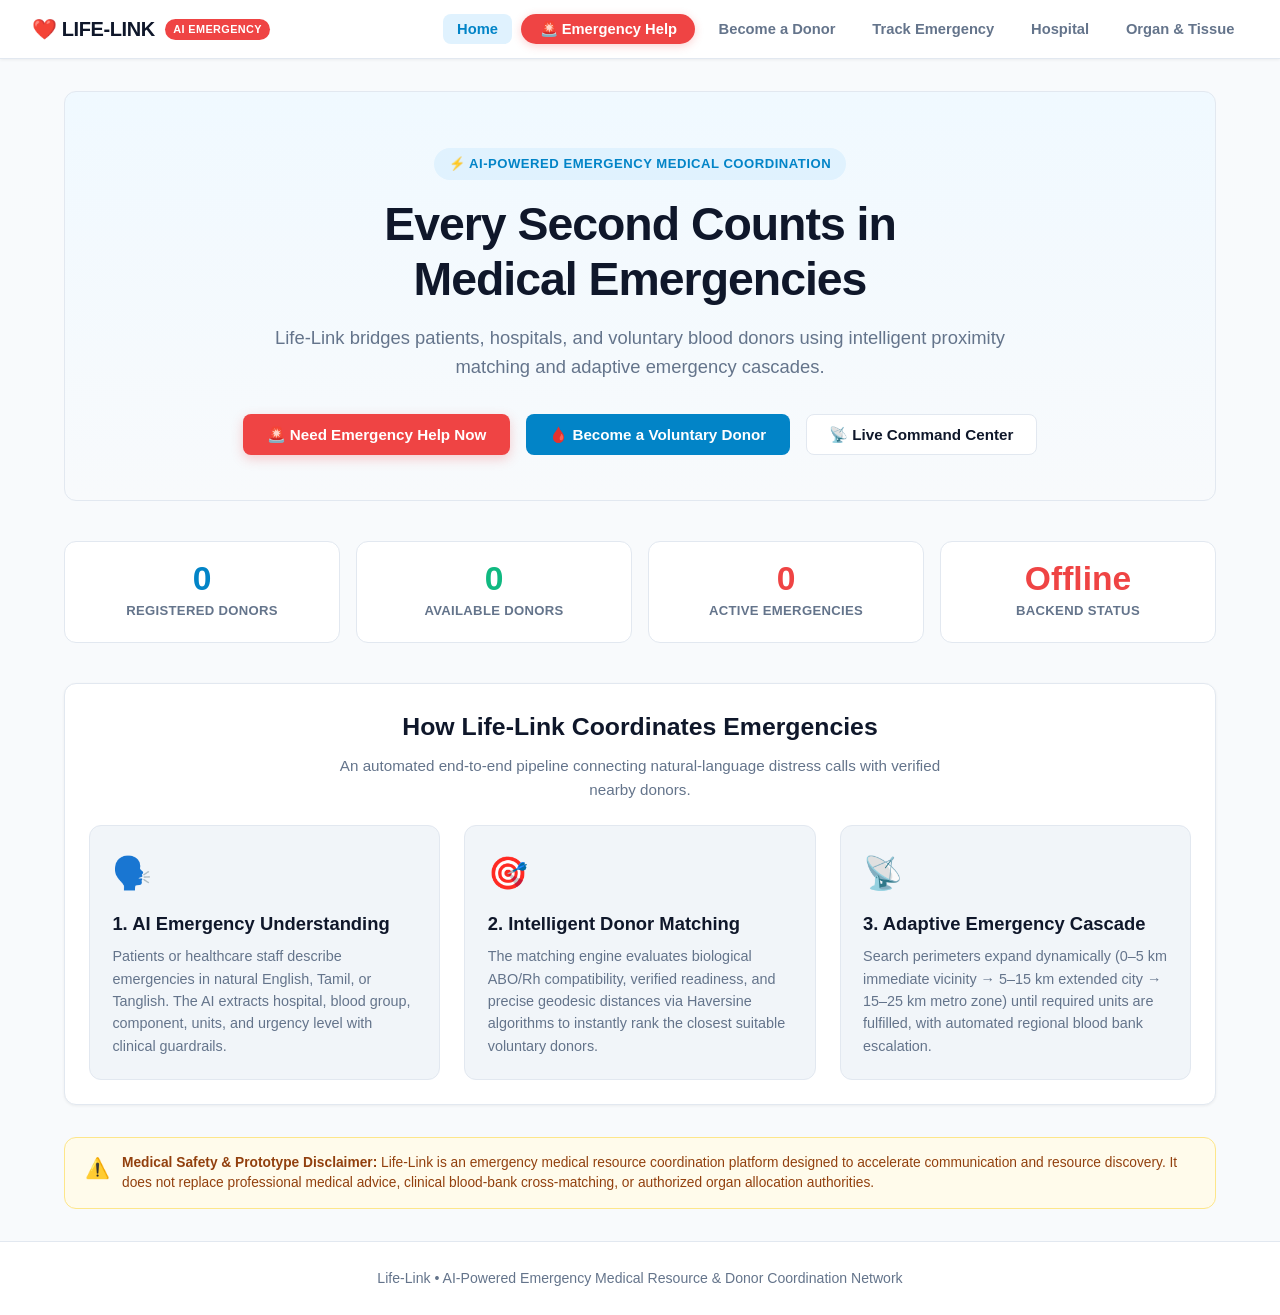
==== frontend/index.html @ cb0f585a "Initial commit: Life-Link project ready for Render deployment" ====
<!DOCTYPE html>
<html lang="en">
<head>
  <meta charset="UTF-8">
  <meta name="viewport" content="width=device-width, initial-scale=1.0">
  <title>LIFE-LINK | AI-Powered Emergency Medical Resource & Donor Coordination Network</title>
  <link rel="stylesheet" href="css/style.css">
</head>
<body>

  <!-- Navigation Bar -->
  <nav class="navbar">
    <a href="index.html" class="nav-brand">
      <span>❤️ LIFE-LINK</span>
      <span class="brand-badge">AI EMERGENCY</span>
    </a>
    <ul class="nav-links">
      <li><a href="index.html" class="nav-link active">Home</a></li>
      <li><a href="emergency.html" class="nav-link nav-btn-emergency">🚨 Emergency Help</a></li>
      <li><a href="donor.html" class="nav-link">Become a Donor</a></li>
      <li><a href="tracker.html" class="nav-link">Track Emergency</a></li>
      <li><a href="hospital.html" class="nav-link">Hospital</a></li>
      <li><a href="organ.html" class="nav-link">Organ & Tissue</a></li>
    </ul>
  </nav>

  <!-- Main Container -->
  <main class="container">

    <!-- Hero Section -->
    <section class="hero">
      <span class="hero-tag">⚡ AI-Powered Emergency Medical Coordination</span>
      <h1 class="hero-title">Every Second Counts in<br>Medical Emergencies</h1>
      <p class="hero-desc">
        Life-Link bridges patients, hospitals, and voluntary blood donors using intelligent proximity matching and adaptive emergency cascades.
      </p>
      <div class="hero-actions">
        <a href="emergency.html" class="btn btn-emergency">🚨 Need Emergency Help Now</a>
        <a href="donor.html" class="btn btn-primary">🩸 Become a Voluntary Donor</a>
        <a href="tracker.html" class="btn btn-secondary">📡 Live Command Center</a>
      </div>
    </section>

    <!-- Real-time Stats Grid -->
    <section class="grid-4" style="margin-bottom: 2.5rem;">
      <div class="stat-card">
        <div class="stat-value" id="stat-total-donors">-</div>
        <div class="stat-label">Registered Donors</div>
      </div>
      <div class="stat-card">
        <div class="stat-value" id="stat-available-donors" style="color: var(--accent-green);">-</div>
        <div class="stat-label">Available Donors</div>
      </div>
      <div class="stat-card">
        <div class="stat-value" id="stat-active-emergencies" style="color: var(--accent-red);">-</div>
        <div class="stat-label">Active Emergencies</div>
      </div>
      <div class="stat-card">
        <div class="stat-value" id="stat-backend-status">Checking...</div>
        <div class="stat-label">Backend Status</div>
      </div>
    </section>

    <!-- How Life-Link Works: Informational Feature Cards -->
    <section class="card">
      <h2 style="font-size: 1.55rem; font-weight: 800; margin-bottom: 0.5rem; text-align: center;">How Life-Link Coordinates Emergencies</h2>
      <p style="color: var(--text-muted); font-size: 0.95rem; text-align: center; max-width: 650px; margin: 0 auto 1.5rem;">
        An automated end-to-end pipeline connecting natural-language distress calls with verified nearby donors.
      </p>
      
      <div class="grid-3" style="margin-top: 1rem;">
        <div class="feature-card">
          <span class="feature-card-icon">🗣️</span>
          <h3>1. AI Emergency Understanding</h3>
          <p>
            Patients or healthcare staff describe emergencies in natural English, Tamil, or Tanglish. The AI extracts hospital, blood group, component, units, and urgency level with clinical guardrails.
          </p>
        </div>

        <div class="feature-card">
          <span class="feature-card-icon">🎯</span>
          <h3>2. Intelligent Donor Matching</h3>
          <p>
            The matching engine evaluates biological ABO/Rh compatibility, verified readiness, and precise geodesic distances via Haversine algorithms to instantly rank the closest suitable voluntary donors.
          </p>
        </div>

        <div class="feature-card">
          <span class="feature-card-icon">📡</span>
          <h3>3. Adaptive Emergency Cascade</h3>
          <p>
            Search perimeters expand dynamically (0–5 km immediate vicinity &rarr; 5–15 km extended city &rarr; 15–25 km metro zone) until required units are fulfilled, with automated regional blood bank escalation.
          </p>
        </div>
      </div>
    </section>

    <!-- Medical Safety Disclaimer -->
    <div class="disclaimer-banner">
      <span style="font-size: 1.25rem;">⚠️</span>
      <div>
        <strong>Medical Safety & Prototype Disclaimer:</strong>
        Life-Link is an emergency medical resource coordination platform designed to accelerate communication and resource discovery. It does not replace professional medical advice, clinical blood-bank cross-matching, or authorized organ allocation authorities.
      </div>
    </div>

  </main>

  <!-- Footer -->
  <footer>
    <p>Life-Link • AI-Powered Emergency Medical Resource & Donor Coordination Network</p>
  </footer>

  <script src="js/app.js"></script>
  <script>
    async function loadStats() {
      const statusEl = document.getElementById("stat-backend-status");
      try {
        const health = await LifeLinkAPI.checkHealth();
        if (health && health.status === "online") {
          statusEl.innerText = "Online";
          statusEl.style.color = "var(--accent-green)";
        } else {
          statusEl.innerText = "Offline";
          statusEl.style.color = "var(--accent-red)";
        }

        const donors = await LifeLinkAPI.getDonors().catch(() => []);
        document.getElementById("stat-total-donors").innerText = donors.length;
        const available = donors.filter(d => d.availability === "AVAILABLE").length;
        document.getElementById("stat-available-donors").innerText = available;

        const requests = await LifeLinkAPI.getEmergencyRequests().catch(() => []);
        const active = requests.filter(r => r.status === "SEARCHING" || r.status === "PARTIALLY_FULFILLED" || r.status === "DONOR_ACCEPTED").length;
        document.getElementById("stat-active-emergencies").innerText = active;
      } catch (e) {
        console.warn("Stats load failed:", e);
        statusEl.innerText = "Offline";
        statusEl.style.color = "var(--accent-red)";
      }
    }

    document.addEventListener("DOMContentLoaded", loadStats);
  </script>
</body>
</html>
---- frontend/css/style.css ----
/* ==========================================================================
   LIFE-LINK: Medical Emergency Coordination Styling
   Phase 6: Complete Integrated Experience, Polished UI/UX & Responsive Layouts
   ========================================================================== */

:root {
  --primary: #0284c7;         /* Medical Sky Blue */
  --primary-hover: #0369a1;
  --primary-light: #e0f2fe;
  --secondary: #0d9488;       /* Clinical Teal */
  --accent-red: #ef4444;      /* Emergency Red */
  --accent-red-hover: #dc2626;
  --accent-red-light: #fee2e2;
  --accent-green: #10b981;    /* Success Green */
  --accent-green-hover: #059669;
  --accent-green-light: #d1fae5;
  --accent-amber: #f59e0b;    /* Warning Amber */
  --accent-amber-light: #fef3c7;
  
  --bg-main: #f8fafc;         /* Clean Soft Off-White */
  --bg-card: #ffffff;
  --bg-alt: #f1f5f9;
  
  --text-main: #0f172a;       /* Deep Slate */
  --text-muted: #64748b;
  --text-light: #94a3b8;
  
  --border-color: #e2e8f0;
  --border-radius: 12px;
  --border-radius-sm: 8px;
  --border-radius-pill: 9999px;
  
  --shadow-sm: 0 1px 3px 0 rgb(0 0 0 / 0.06);
  --shadow-md: 0 4px 6px -1px rgb(0 0 0 / 0.08), 0 2px 4px -2px rgb(0 0 0 / 0.06);
  --shadow-lg: 0 10px 20px -3px rgb(0 0 0 / 0.08), 0 4px 6px -4px rgb(0 0 0 / 0.04);
}

* {
  box-sizing: border-box;
  margin: 0;
  padding: 0;
  font-family: -apple-system, BlinkMacSystemFont, "Segoe UI", Roboto, -apple-system, sans-serif;
}

body {
  background-color: var(--bg-main);
  color: var(--text-main);
  line-height: 1.55;
  min-height: 100vh;
  display: flex;
  flex-direction: column;
  -webkit-font-smoothing: antialiased;
}

/* ==========================================================================
   GLOBAL NAVIGATION BAR
   ========================================================================== */
.navbar {
  background: var(--bg-card);
  border-bottom: 1px solid var(--border-color);
  padding: 0.85rem 2rem;
  display: flex;
  justify-content: space-between;
  align-items: center;
  position: sticky;
  top: 0;
  z-index: 100;
  box-shadow: var(--shadow-sm);
}

.nav-brand {
  display: flex;
  align-items: center;
  gap: 0.65rem;
  text-decoration: none;
  color: var(--text-main);
  font-size: 1.25rem;
  font-weight: 800;
  letter-spacing: -0.4px;
}

.brand-badge {
  background: var(--accent-red);
  color: white;
  font-size: 0.68rem;
  font-weight: 700;
  padding: 2px 8px;
  border-radius: var(--border-radius-pill);
  text-transform: uppercase;
  letter-spacing: 0.4px;
}

.nav-links {
  display: flex;
  gap: 0.6rem;
  list-style: none;
  align-items: center;
}

.nav-link {
  text-decoration: none;
  color: var(--text-muted);
  font-weight: 600;
  font-size: 0.92rem;
  padding: 0.45rem 0.85rem;
  border-radius: var(--border-radius-sm);
  transition: all 0.2s ease;
}

.nav-link:hover {
  color: var(--primary);
  background-color: var(--primary-light);
}

.nav-link.active {
  color: var(--primary);
  background-color: var(--primary-light);
  font-weight: 700;
}

.nav-btn-emergency {
  background: var(--accent-red) !important;
  color: white !important;
  font-weight: 700;
  border-radius: var(--border-radius-pill);
  padding: 0.45rem 1.15rem;
  box-shadow: 0 2px 8px rgba(239, 68, 68, 0.25);
}

.nav-btn-emergency:hover {
  background: var(--accent-red-hover) !important;
  box-shadow: 0 4px 12px rgba(239, 68, 68, 0.35);
}

/* ==========================================================================
   CONTAINER & LAYOUT
   ========================================================================== */
.container {
  max-width: 1200px;
  margin: 0 auto;
  padding: 2rem 1.5rem;
  flex: 1;
  width: 100%;
}

.page-header {
  margin-bottom: 2rem;
  text-align: center;
}

.page-title {
  font-size: 2.1rem;
  font-weight: 800;
  color: var(--text-main);
  margin-bottom: 0.4rem;
  letter-spacing: -0.5px;
}

.page-subtitle {
  color: var(--text-muted);
  font-size: 1.02rem;
  max-width: 680px;
  margin: 0 auto;
}

/* ==========================================================================
   CARDS & GRIDS
   ========================================================================== */
.card {
  background: var(--bg-card);
  border: 1px solid var(--border-color);
  border-radius: var(--border-radius);
  padding: 1.5rem;
  box-shadow: var(--shadow-sm);
  margin-bottom: 1.5rem;
  transition: box-shadow 0.2s ease;
}

.card:hover {
  box-shadow: var(--shadow-md);
}

.feature-card {
  background: var(--bg-alt);
  border: 1px solid var(--border-color);
  border-radius: var(--border-radius);
  padding: 1.4rem;
  display: flex;
  flex-direction: column;
  height: 100%;
}

.feature-card-icon {
  font-size: 2rem;
  margin-bottom: 0.75rem;
  display: inline-block;
}

.feature-card h3 {
  font-size: 1.15rem;
  font-weight: 700;
  margin-bottom: 0.4rem;
  color: var(--text-main);
}

.feature-card p {
  color: var(--text-muted);
  font-size: 0.9rem;
  line-height: 1.55;
  flex: 1;
}

.grid-2 {
  display: grid;
  grid-template-columns: repeat(auto-fit, minmax(320px, 1fr));
  gap: 1.5rem;
}

.grid-3 {
  display: grid;
  grid-template-columns: repeat(auto-fit, minmax(280px, 1fr));
  gap: 1.5rem;
}

.grid-4 {
  display: grid;
  grid-template-columns: repeat(auto-fit, minmax(210px, 1fr));
  gap: 1rem;
}

/* ==========================================================================
   HERO SECTION
   ========================================================================== */
.hero {
  text-align: center;
  padding: 3.5rem 1.5rem 2.8rem;
  background: linear-gradient(180deg, #f0f9ff 0%, var(--bg-main) 100%);
  border-radius: var(--border-radius);
  margin-bottom: 2.5rem;
  border: 1px solid var(--border-color);
}

.hero-tag {
  display: inline-block;
  background: var(--primary-light);
  color: var(--primary);
  font-weight: 700;
  font-size: 0.82rem;
  padding: 0.35rem 0.95rem;
  border-radius: var(--border-radius-pill);
  margin-bottom: 1.1rem;
  text-transform: uppercase;
  letter-spacing: 0.5px;
}

.hero-title {
  font-size: 2.9rem;
  font-weight: 900;
  line-height: 1.18;
  color: #0f172a;
  margin-bottom: 1rem;
  letter-spacing: -1px;
}

.hero-desc {
  font-size: 1.15rem;
  color: var(--text-muted);
  max-width: 740px;
  margin: 0 auto 2rem;
  line-height: 1.6;
}

.hero-actions {
  display: flex;
  gap: 1rem;
  justify-content: center;
  flex-wrap: wrap;
}

/* ==========================================================================
   BUTTONS & CONTROLS
   ========================================================================== */
.btn {
  display: inline-flex;
  align-items: center;
  justify-content: center;
  gap: 0.5rem;
  font-weight: 600;
  font-size: 0.95rem;
  padding: 0.65rem 1.4rem;
  border-radius: var(--border-radius-sm);
  border: 1px solid transparent;
  cursor: pointer;
  text-decoration: none;
  transition: all 0.2s ease;
  line-height: 1.25;
}

.btn-primary {
  background: var(--primary);
  color: white;
}
.btn-primary:hover {
  background: var(--primary-hover);
}

.btn-emergency {
  background: var(--accent-red);
  color: white;
  box-shadow: 0 4px 12px rgba(239, 68, 68, 0.25);
}
.btn-emergency:hover {
  background: var(--accent-red-hover);
}

.btn-secondary {
  background: white;
  color: var(--text-main);
  border-color: var(--border-color);
}
.btn-secondary:hover {
  background: var(--bg-alt);
  border-color: var(--text-light);
}

.btn-success {
  background: var(--accent-green);
  color: white;
}
.btn-success:hover {
  background: var(--accent-green-hover);
}

.btn-danger {
  background: var(--accent-red);
  color: white;
}

.btn-sm {
  padding: 0.35rem 0.85rem;
  font-size: 0.84rem;
  border-radius: 6px;
}

.btn:disabled {
  opacity: 0.6;
  cursor: not-allowed;
}

/* ==========================================================================
   BADGES & PILLS
   ========================================================================== */
.badge {
  display: inline-flex;
  align-items: center;
  padding: 0.22rem 0.65rem;
  border-radius: var(--border-radius-pill);
  font-size: 0.76rem;
  font-weight: 700;
  text-transform: uppercase;
  letter-spacing: 0.4px;
}

.badge-red {
  background: var(--accent-red-light);
  color: var(--accent-red);
}

.badge-green {
  background: var(--accent-green-light);
  color: #065f46;
}

.badge-blue {
  background: var(--primary-light);
  color: var(--primary);
}

.badge-amber {
  background: var(--accent-amber-light);
  color: #92400e;
}

/* ==========================================================================
   FORMS & INPUTS
   ========================================================================== */
.form-group {
  margin-bottom: 1.15rem;
}

.form-label {
  display: block;
  font-size: 0.86rem;
  font-weight: 600;
  color: var(--text-main);
  margin-bottom: 0.35rem;
}

.form-control, .form-input {
  width: 100%;
  padding: 0.65rem 0.85rem;
  border: 1px solid var(--border-color);
  border-radius: var(--border-radius-sm);
  font-size: 0.92rem;
  background: white;
  color: var(--text-main);
  outline: none;
  transition: border-color 0.2s, box-shadow 0.2s;
}

.form-control:focus, .form-input:focus {
  border-color: var(--primary);
  box-shadow: 0 0 0 3px rgba(2, 132, 199, 0.15);
}

textarea.form-control, textarea.form-input {
  resize: vertical;
  min-height: 90px;
}

/* ==========================================================================
   STATS CARDS
   ========================================================================== */
.stat-card {
  background: white;
  border: 1px solid var(--border-color);
  border-radius: var(--border-radius);
  padding: 1.25rem 1rem;
  text-align: center;
  transition: all 0.2s ease;
}

.stat-value {
  font-size: 2.1rem;
  font-weight: 800;
  color: var(--primary);
  line-height: 1;
  margin-bottom: 0.35rem;
}

.stat-label {
  font-size: 0.82rem;
  color: var(--text-muted);
  font-weight: 600;
  text-transform: uppercase;
  letter-spacing: 0.3px;
}

/* ==========================================================================
   PROGRESS STEPPER (Phase 6: 6-Step Visual Timeline)
   ========================================================================== */
.stepper {
  display: flex;
  justify-content: space-between;
  margin: 1.75rem 0 1.25rem;
  position: relative;
  gap: 0.25rem;
}

.stepper::before {
  content: "";
  position: absolute;
  top: 17px;
  left: 30px;
  right: 30px;
  height: 2px;
  background: var(--border-color);
  z-index: 1;
}

.step {
  display: flex;
  flex-direction: column;
  align-items: center;
  flex: 1;
  text-align: center;
  position: relative;
  z-index: 2;
}

.step-circle {
  width: 34px;
  height: 34px;
  border-radius: 50%;
  background: var(--bg-card);
  color: var(--text-muted);
  display: flex;
  align-items: center;
  justify-content: center;
  font-weight: 700;
  font-size: 0.85rem;
  margin-bottom: 0.5rem;
  border: 2px solid var(--border-color);
  transition: all 0.2s ease;
}

.step.active .step-circle {
  background: var(--primary);
  color: white;
  border-color: var(--primary);
  box-shadow: 0 0 0 4px var(--primary-light);
}

.step.completed .step-circle {
  background: var(--accent-green);
  color: white;
  border-color: var(--accent-green);
}

.step-label {
  font-size: 0.74rem;
  font-weight: 600;
  color: var(--text-muted);
  line-height: 1.2;
}

.step.active .step-label {
  color: var(--primary);
  font-weight: 700;
}

.step.completed .step-label {
  color: var(--text-main);
}

/* ==========================================================================
   CASCADE TIMELINE & CARDS
   ========================================================================== */
.timeline {
  display: flex;
  flex-direction: column;
  gap: 0.85rem;
  margin: 0.75rem 0;
}

.timeline-item {
  display: flex;
  gap: 1rem;
  padding: 0.9rem;
  border-radius: var(--border-radius-sm);
  border: 1px solid var(--border-color);
  background: white;
  align-items: center;
  transition: border-color 0.2s ease;
}

.timeline-item.active {
  border-color: var(--primary);
  background: #f0f9ff;
}

.timeline-round-num {
  font-size: 1rem;
  font-weight: 800;
  color: var(--primary);
  min-width: 75px;
}

/* ==========================================================================
   RADAR / APPROXIMATE ZONE MAP
   ========================================================================== */
.radar-box {
  width: 100%;
  max-width: 440px;
  height: 310px;
  margin: 0 auto;
  position: relative;
  background: #0f172a;
  border-radius: var(--border-radius);
  overflow: hidden;
  display: flex;
  align-items: center;
  justify-content: center;
  border: 1px solid #1e293b;
}

.radar-ring {
  position: absolute;
  border-radius: 50%;
  border: 1px dashed rgba(255, 255, 255, 0.2);
  display: flex;
  align-items: flex-start;
  justify-content: center;
  color: rgba(255, 255, 255, 0.45);
  font-size: 0.65rem;
  padding-top: 4px;
}

.ring-5km { width: 95px; height: 95px; border-color: rgba(14, 165, 233, 0.55); }
.ring-15km { width: 190px; height: 190px; border-color: rgba(245, 158, 11, 0.45); }
.ring-25km { width: 285px; height: 285px; border-color: rgba(239, 68, 68, 0.35); }

.radar-center {
  width: 12px;
  height: 12px;
  background: var(--accent-red);
  border-radius: 50%;
  z-index: 10;
  box-shadow: 0 0 10px var(--accent-red);
}

.radar-dot {
  position: absolute;
  width: 8px;
  height: 8px;
  background: #38bdf8;
  border-radius: 50%;
  z-index: 5;
  box-shadow: 0 0 8px #38bdf8;
  transition: all 0.3s;
}

/* ==========================================================================
   SAFETY DISCLAIMER BANNER
   ========================================================================== */
.disclaimer-banner {
  background: #fffbeb;
  border: 1px solid #fde68a;
  color: #92400e;
  padding: 0.9rem 1.25rem;
  border-radius: var(--border-radius);
  font-size: 0.86rem;
  margin-top: 2rem;
  display: flex;
  gap: 0.75rem;
  align-items: flex-start;
  line-height: 1.5;
}

/* ==========================================================================
   CONFIRMATION MODAL / CARD
   ========================================================================== */
.confirmation-card {
  background: #ecfdf5;
  border: 1px solid #a7f3d0;
  border-radius: var(--border-radius);
  padding: 1.5rem;
  margin-top: 1.5rem;
  text-align: center;
}

/* ==========================================================================
   FOOTER
   ========================================================================== */
footer {
  background: white;
  border-top: 1px solid var(--border-color);
  padding: 1.6rem 1rem;
  text-align: center;
  font-size: 0.88rem;
  color: var(--text-muted);
  margin-top: auto;
}

/* Prompt Chips */
.chips-container {
  display: flex;
  flex-wrap: wrap;
  gap: 0.5rem;
  margin: 0.6rem 0 1.2rem;
}

.chip {
  background: var(--bg-alt);
  border: 1px solid var(--border-color);
  padding: 0.4rem 0.85rem;
  border-radius: var(--border-radius-pill);
  font-size: 0.82rem;
  cursor: pointer;
  color: var(--text-main);
  transition: all 0.2s;
  user-select: none;
}

.chip:hover {
  background: var(--primary-light);
  border-color: var(--primary);
  color: var(--primary);
}

/* Responsive */
@media (max-width: 860px) {
  .navbar { flex-direction: column; gap: 0.8rem; padding: 1rem; }
  .nav-links { flex-wrap: wrap; justify-content: center; }
  .hero-title { font-size: 2.2rem; }
  .stepper { flex-wrap: wrap; gap: 1rem; }
  .stepper::before { display: none; }
  .radar-box { height: 260px; }
}
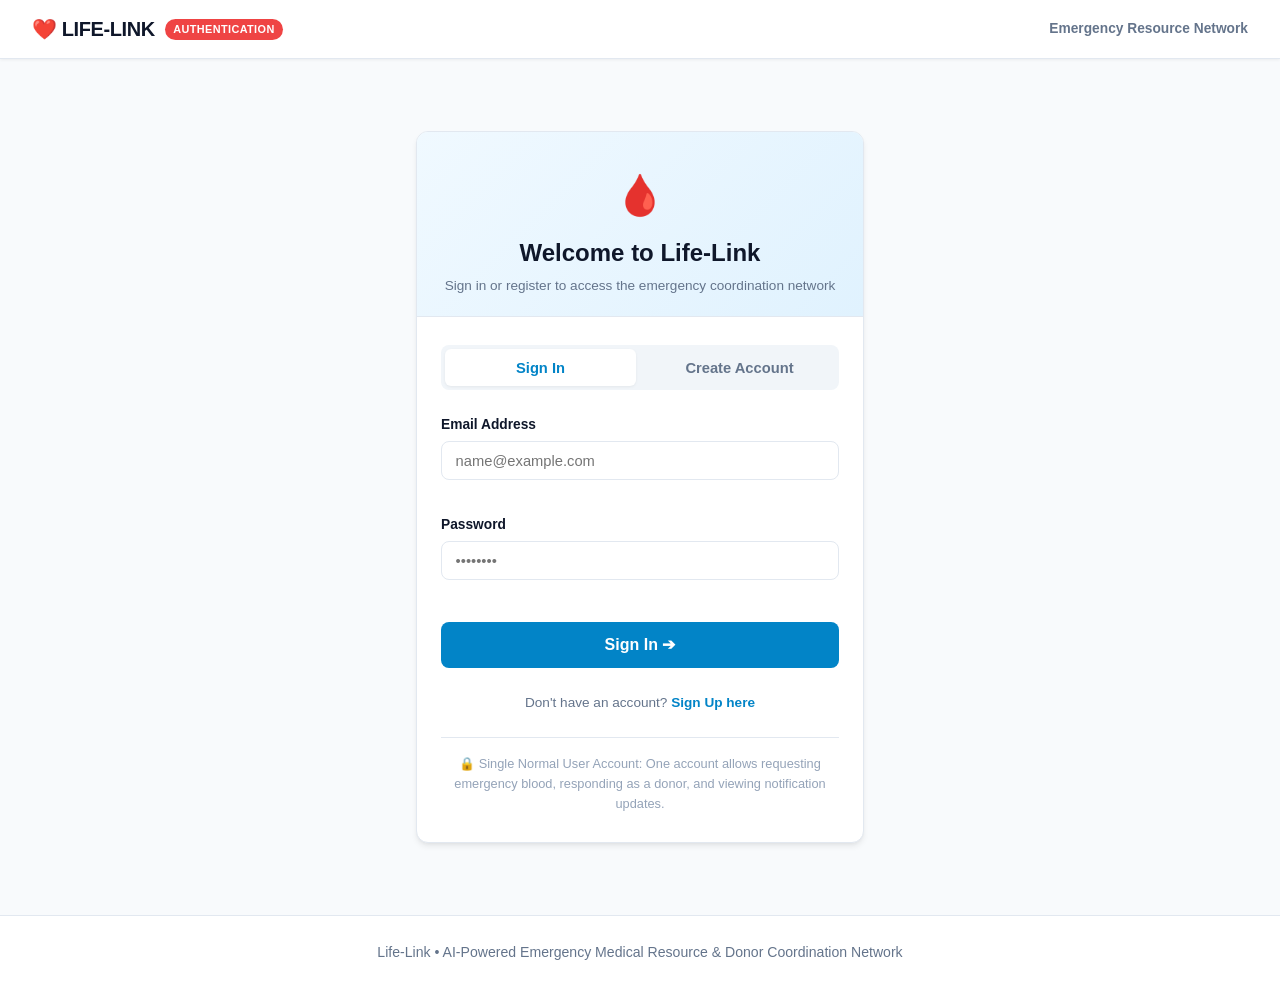
==== commit 9f380ef6: "Finalize clean authentication and database setup" ====
--- a/frontend/index.html
+++ b/frontend/index.html
@@ -16,12 +16,17 @@
     </a>
     <ul class="nav-links">
       <li><a href="index.html" class="nav-link active">Home</a></li>
-      <li><a href="emergency.html" class="nav-link nav-btn-emergency">🚨 Emergency Help</a></li>
-      <li><a href="donor.html" class="nav-link">Become a Donor</a></li>
-      <li><a href="tracker.html" class="nav-link">Track Emergency</a></li>
+      <li><a href="emergency.html" class="nav-link nav-btn-emergency">🚨 Emergency</a></li>
+      <li><a href="matching.html" class="nav-link">Matching</a></li>
+      <li><a href="cascade.html" class="nav-link">Cascade</a></li>
+      <li><a href="tracker.html" class="nav-link">Tracker</a></li>
+      <li><a href="donor.html" class="nav-link">Donor Center</a></li>
+      <li><a href="notifications.html" class="nav-link">Notifications</a></li>
+      <li><a href="account.html" class="nav-link">My Account</a></li>
       <li><a href="hospital.html" class="nav-link">Hospital</a></li>
       <li><a href="organ.html" class="nav-link">Organ & Tissue</a></li>
     </ul>
+    <div id="nav-user-container"></div>
   </nav>
 
   <!-- Main Container -->
@@ -29,15 +34,15 @@
 
     <!-- Hero Section -->
     <section class="hero">
-      <span class="hero-tag">⚡ AI-Powered Emergency Medical Coordination</span>
+      <span class="hero-tag">⚡ AI-Powered Emergency Medical Resource & Donor Coordination Network</span>
       <h1 class="hero-title">Every Second Counts in<br>Medical Emergencies</h1>
       <p class="hero-desc">
-        Life-Link bridges patients, hospitals, and voluntary blood donors using intelligent proximity matching and adaptive emergency cascades.
+        Life-Link unites patients, hospitals, and voluntary blood donors into one coordinated network using interactive multilingual AI understanding, intelligent biological proximity matching, and adaptive emergency cascades.
       </p>
       <div class="hero-actions">
-        <a href="emergency.html" class="btn btn-emergency">🚨 Need Emergency Help Now</a>
-        <a href="donor.html" class="btn btn-primary">🩸 Become a Voluntary Donor</a>
-        <a href="tracker.html" class="btn btn-secondary">📡 Live Command Center</a>
+        <a href="emergency.html" class="btn btn-emergency">🚨 Request Emergency Blood</a>
+        <a href="donor.html" class="btn btn-primary">🩸 Become Available to Help</a>
+        <a href="tracker.html" class="btn btn-secondary">📡 Track Emergency</a>
       </div>
     </section>
 
@@ -45,7 +50,7 @@
     <section class="grid-4" style="margin-bottom: 2.5rem;">
       <div class="stat-card">
         <div class="stat-value" id="stat-total-donors">-</div>
-        <div class="stat-label">Registered Donors</div>
+        <div class="stat-label">Registered Donors / Users</div>
       </div>
       <div class="stat-card">
         <div class="stat-value" id="stat-available-donors" style="color: var(--accent-green);">-</div>
@@ -61,36 +66,63 @@
       </div>
     </section>
 
-    <!-- How Life-Link Works: Informational Feature Cards -->
+    <!-- Concise Coordination Pipeline Explanation -->
+    <section class="card" style="margin-bottom: 2rem; background: linear-gradient(135deg, #f0f9ff 0%, #ffffff 100%); border-left: 4px solid var(--primary);">
+      <h2 style="font-size: 1.35rem; font-weight: 800; margin-bottom: 0.5rem; text-align: center;">Coordinated Emergency Lifecycle Flow</h2>
+      <p style="color: var(--text-muted); font-size: 0.92rem; text-align: center; margin-bottom: 1.5rem;">
+        The system guides every distress call through verified clinical coordination stages:
+      </p>
+
+      <div style="display: flex; justify-content: center; align-items: center; gap: 0.75rem; flex-wrap: wrap; text-align: center;">
+        <span class="badge badge-red" style="padding: 6px 12px; font-size: 0.85rem;">1. Request</span>
+        <span>&rarr;</span>
+        <span class="badge badge-blue" style="padding: 6px 12px; font-size: 0.85rem;">2. Understand</span>
+        <span>&rarr;</span>
+        <span class="badge badge-blue" style="padding: 6px 12px; font-size: 0.85rem;">3. Match</span>
+        <span>&rarr;</span>
+        <span class="badge badge-amber" style="padding: 6px 12px; font-size: 0.85rem;">4. Notify</span>
+        <span>&rarr;</span>
+        <span class="badge badge-green" style="padding: 6px 12px; font-size: 0.85rem;">5. Respond</span>
+        <span>&rarr;</span>
+        <span class="badge badge-blue" style="padding: 6px 12px; font-size: 0.85rem;">6. Coordinate</span>
+        <span>&rarr;</span>
+        <span class="badge badge-green" style="padding: 6px 12px; font-size: 0.85rem;">7. Donate</span>
+      </div>
+    </section>
+
+    <!-- Feature Pillars -->
     <section class="card">
-      <h2 style="font-size: 1.55rem; font-weight: 800; margin-bottom: 0.5rem; text-align: center;">How Life-Link Coordinates Emergencies</h2>
+      <h2 style="font-size: 1.55rem; font-weight: 800; margin-bottom: 0.5rem; text-align: center;">Life-Link Core Architecture</h2>
       <p style="color: var(--text-muted); font-size: 0.95rem; text-align: center; max-width: 650px; margin: 0 auto 1.5rem;">
-        An automated end-to-end pipeline connecting natural-language distress calls with verified nearby donors.
+        A privacy-safe platform connecting natural-language distress calls with verified nearby donors.
       </p>
       
       <div class="grid-3" style="margin-top: 1rem;">
         <div class="feature-card">
-          <span class="feature-card-icon">🗣️</span>
-          <h3>1. AI Emergency Understanding</h3>
+          <span class="feature-card-icon">🤖</span>
+          <h3>Interactive Multilingual AI Bot</h3>
           <p>
-            Patients or healthcare staff describe emergencies in natural English, Tamil, or Tanglish. The AI extracts hospital, blood group, component, units, and urgency level with clinical guardrails.
+            Supports English, Tamil, and Tanglish via text or browser voice input. Asks clarify missing blood group, units, or hospital details without inventing parameters. Provides an editable confirmation card before creation.
           </p>
+          <a href="emergency.html" class="btn btn-secondary btn-sm" style="margin-top: 0.8rem;">Open Emergency Bot &rarr;</a>
         </div>
 
         <div class="feature-card">
           <span class="feature-card-icon">🎯</span>
-          <h3>2. Intelligent Donor Matching</h3>
+          <h3>Intelligent Matching & Privacy</h3>
           <p>
-            The matching engine evaluates biological ABO/Rh compatibility, verified readiness, and precise geodesic distances via Haversine algorithms to instantly rank the closest suitable voluntary donors.
+            Evaluates biological ABO/Rh compatibility and geodesic distances using Haversine algorithm. Notifies all relevant compatible available donors while keeping exact residential addresses and phone numbers masked.
           </p>
+          <a href="matching.html" class="btn btn-secondary btn-sm" style="margin-top: 0.8rem;">View Matching Engine &rarr;</a>
         </div>
 
         <div class="feature-card">
           <span class="feature-card-icon">📡</span>
-          <h3>3. Adaptive Emergency Cascade</h3>
+          <h3>Adaptive Emergency Cascade</h3>
           <p>
-            Search perimeters expand dynamically (0–5 km immediate vicinity &rarr; 5–15 km extended city &rarr; 15–25 km metro zone) until required units are fulfilled, with automated regional blood bank escalation.
+            Progressively searches 0–5 km immediate radius, expanding to 5–15 km and 15–25 km metro zone until required units are met, with automated regional blood bank backup recommendation.
           </p>
+          <a href="cascade.html" class="btn btn-secondary btn-sm" style="margin-top: 0.8rem;">Inspect Cascade &rarr;</a>
         </div>
       </div>
     </section>
@@ -99,8 +131,8 @@
     <div class="disclaimer-banner">
       <span style="font-size: 1.25rem;">⚠️</span>
       <div>
-        <strong>Medical Safety & Prototype Disclaimer:</strong>
-        Life-Link is an emergency medical resource coordination platform designed to accelerate communication and resource discovery. It does not replace professional medical advice, clinical blood-bank cross-matching, or authorized organ allocation authorities.
+        <strong>Medical Safety & Clinical Disclaimer:</strong>
+        Life-Link is an emergency coordination and communication network. It does NOT make clinical guarantees or replace official blood-bank cross-matching, clinical screening, or hospital decisions. Software matching is strictly a preliminary compatibility filter. Final medical eligibility is determined by qualified medical/blood-bank personnel.
       </div>
     </div>
 
@@ -123,6 +155,7 @@
         } else {
           statusEl.innerText = "Offline";
           statusEl.style.color = "var(--accent-red)";
+          return;
         }
 
         const donors = await LifeLinkAPI.getDonors().catch(() => []);
@@ -131,7 +164,7 @@
         document.getElementById("stat-available-donors").innerText = available;
 
         const requests = await LifeLinkAPI.getEmergencyRequests().catch(() => []);
-        const active = requests.filter(r => r.status === "SEARCHING" || r.status === "PARTIALLY_FULFILLED" || r.status === "DONOR_ACCEPTED").length;
+        const active = requests.filter(r => ["SEARCHING", "COMPATIBLE_DONORS_FOUND", "DONOR_ACCEPTED", "HOSPITAL_CONFIRMED", "SCREENING_PENDING", "SCREENING_COMPLETED"].includes(r.status)).length;
         document.getElementById("stat-active-emergencies").innerText = active;
       } catch (e) {
         console.warn("Stats load failed:", e);
@@ -140,7 +173,12 @@
       }
     }
 
-    document.addEventListener("DOMContentLoaded", loadStats);
+    document.addEventListener("DOMContentLoaded", async () => {
+      const user = await LifeLinkAuth.requireAuth();
+      if (!user) return;
+      await LifeLinkAuth.initNavbarUser(document.getElementById("nav-user-container"));
+      await loadStats();
+    });
   </script>
 </body>
 </html>
--- a/frontend/css/style.css
+++ b/frontend/css/style.css
@@ -678,6 +678,227 @@
   color: var(--primary);
 }
 
+/* ==========================================================================
+   INTERACTIVE AI BOT & CHAT STYLES
+   ========================================================================== */
+.chat-container {
+  display: flex;
+  flex-direction: column;
+  height: 520px;
+  border: 1px solid var(--border-color);
+  border-radius: var(--border-radius);
+  background: #ffffff;
+  overflow: hidden;
+  box-shadow: var(--shadow-sm);
+}
+
+.chat-header {
+  padding: 0.9rem 1.25rem;
+  background: #f8fafc;
+  border-bottom: 1px solid var(--border-color);
+  display: flex;
+  justify-content: space-between;
+  align-items: center;
+}
+
+.chat-messages {
+  flex: 1;
+  overflow-y: auto;
+  padding: 1.25rem;
+  display: flex;
+  flex-direction: column;
+  gap: 1rem;
+  background: #fdfdfd;
+}
+
+.chat-bubble {
+  max-width: 82%;
+  padding: 0.85rem 1.15rem;
+  border-radius: 14px;
+  font-size: 0.92rem;
+  line-height: 1.5;
+  position: relative;
+  word-wrap: break-word;
+}
+
+.chat-bubble.bot {
+  align-self: flex-start;
+  background: #f1f5f9;
+  color: var(--text-main);
+  border: 1px solid #e2e8f0;
+  border-top-left-radius: 4px;
+}
+
+.chat-bubble.user {
+  align-self: flex-end;
+  background: var(--primary);
+  color: white;
+  border-top-right-radius: 4px;
+}
+
+.chat-bubble.system {
+  align-self: center;
+  max-width: 90%;
+  background: #fffbeb;
+  border: 1px solid #fde68a;
+  color: #92400e;
+  font-size: 0.84rem;
+  border-radius: 8px;
+  padding: 0.6rem 0.9rem;
+}
+
+.chat-bubble .timestamp {
+  display: block;
+  font-size: 0.72rem;
+  margin-top: 0.35rem;
+  opacity: 0.75;
+}
+
+.chat-input-bar {
+  padding: 0.85rem 1rem;
+  background: white;
+  border-top: 1px solid var(--border-color);
+  display: flex;
+  gap: 0.6rem;
+  align-items: center;
+}
+
+/* Editable Confirmation Card in Chat */
+.confirmation-card-ui {
+  background: #ffffff;
+  border: 2px solid var(--primary);
+  border-radius: 12px;
+  padding: 1.25rem;
+  box-shadow: 0 4px 14px rgba(2, 132, 199, 0.12);
+  margin-top: 0.5rem;
+}
+
+.confirm-grid {
+  display: grid;
+  grid-template-columns: repeat(auto-fit, minmax(140px, 1fr));
+  gap: 0.75rem;
+  margin: 0.9rem 0 1.2rem;
+}
+
+.confirm-item {
+  background: #f0f9ff;
+  border: 1px solid #bae6fd;
+  padding: 0.65rem 0.85rem;
+  border-radius: 8px;
+}
+
+.confirm-item label {
+  display: block;
+  font-size: 0.72rem;
+  font-weight: 700;
+  text-transform: uppercase;
+  color: #0369a1;
+  margin-bottom: 0.2rem;
+}
+
+.confirm-item .val {
+  font-size: 0.95rem;
+  font-weight: 700;
+  color: var(--text-main);
+}
+
+/* User Switcher Pill */
+.nav-user-pill {
+  display: flex;
+  align-items: center;
+  gap: 0.5rem;
+  background: var(--bg-alt);
+  border: 1px solid var(--border-color);
+  padding: 0.35rem 0.75rem;
+  border-radius: var(--border-radius-pill);
+  font-size: 0.84rem;
+  font-weight: 600;
+  cursor: pointer;
+  transition: all 0.2s;
+  color: var(--text-main);
+  text-decoration: none;
+}
+
+.nav-user-pill:hover {
+  background: var(--primary-light);
+  border-color: var(--primary);
+  color: var(--primary);
+}
+
+/* Tabs */
+.tab-bar {
+  display: flex;
+  gap: 0.5rem;
+  border-bottom: 2px solid var(--border-color);
+  margin-bottom: 1.5rem;
+  overflow-x: auto;
+}
+
+.tab-btn {
+  background: none;
+  border: none;
+  padding: 0.75rem 1.25rem;
+  font-size: 0.95rem;
+  font-weight: 600;
+  color: var(--text-muted);
+  cursor: pointer;
+  border-bottom: 3px solid transparent;
+  margin-bottom: -2px;
+  transition: all 0.2s;
+  white-space: nowrap;
+}
+
+.tab-btn:hover {
+  color: var(--primary);
+}
+
+.tab-btn.active {
+  color: var(--primary);
+  border-bottom-color: var(--primary);
+}
+
+/* Cascade Round Box */
+.cascade-round-card {
+  border: 1px solid var(--border-color);
+  border-radius: var(--border-radius);
+  background: white;
+  padding: 1.25rem;
+  margin-bottom: 1rem;
+  transition: all 0.2s;
+}
+
+.cascade-round-card.current {
+  border: 2px solid var(--primary);
+  box-shadow: 0 4px 16px rgba(2, 132, 199, 0.15);
+}
+
+.cascade-round-card.completed {
+  border-color: #86efac;
+  background: #f0fdf4;
+}
+
+/* Notification Item */
+.notif-item {
+  display: flex;
+  gap: 1rem;
+  padding: 1rem 1.25rem;
+  background: white;
+  border: 1px solid var(--border-color);
+  border-radius: var(--border-radius-sm);
+  margin-bottom: 0.75rem;
+  transition: all 0.2s;
+  align-items: flex-start;
+}
+
+.notif-item.unread {
+  border-left: 4px solid var(--primary);
+  background: #f0f9ff;
+}
+
+.notif-item:hover {
+  box-shadow: var(--shadow-sm);
+}
+
 /* Responsive */
 @media (max-width: 860px) {
   .navbar { flex-direction: column; gap: 0.8rem; padding: 1rem; }
@@ -686,4 +907,5 @@
   .stepper { flex-wrap: wrap; gap: 1rem; }
   .stepper::before { display: none; }
   .radar-box { height: 260px; }
-}
+  .chat-bubble { max-width: 95%; }
+}
